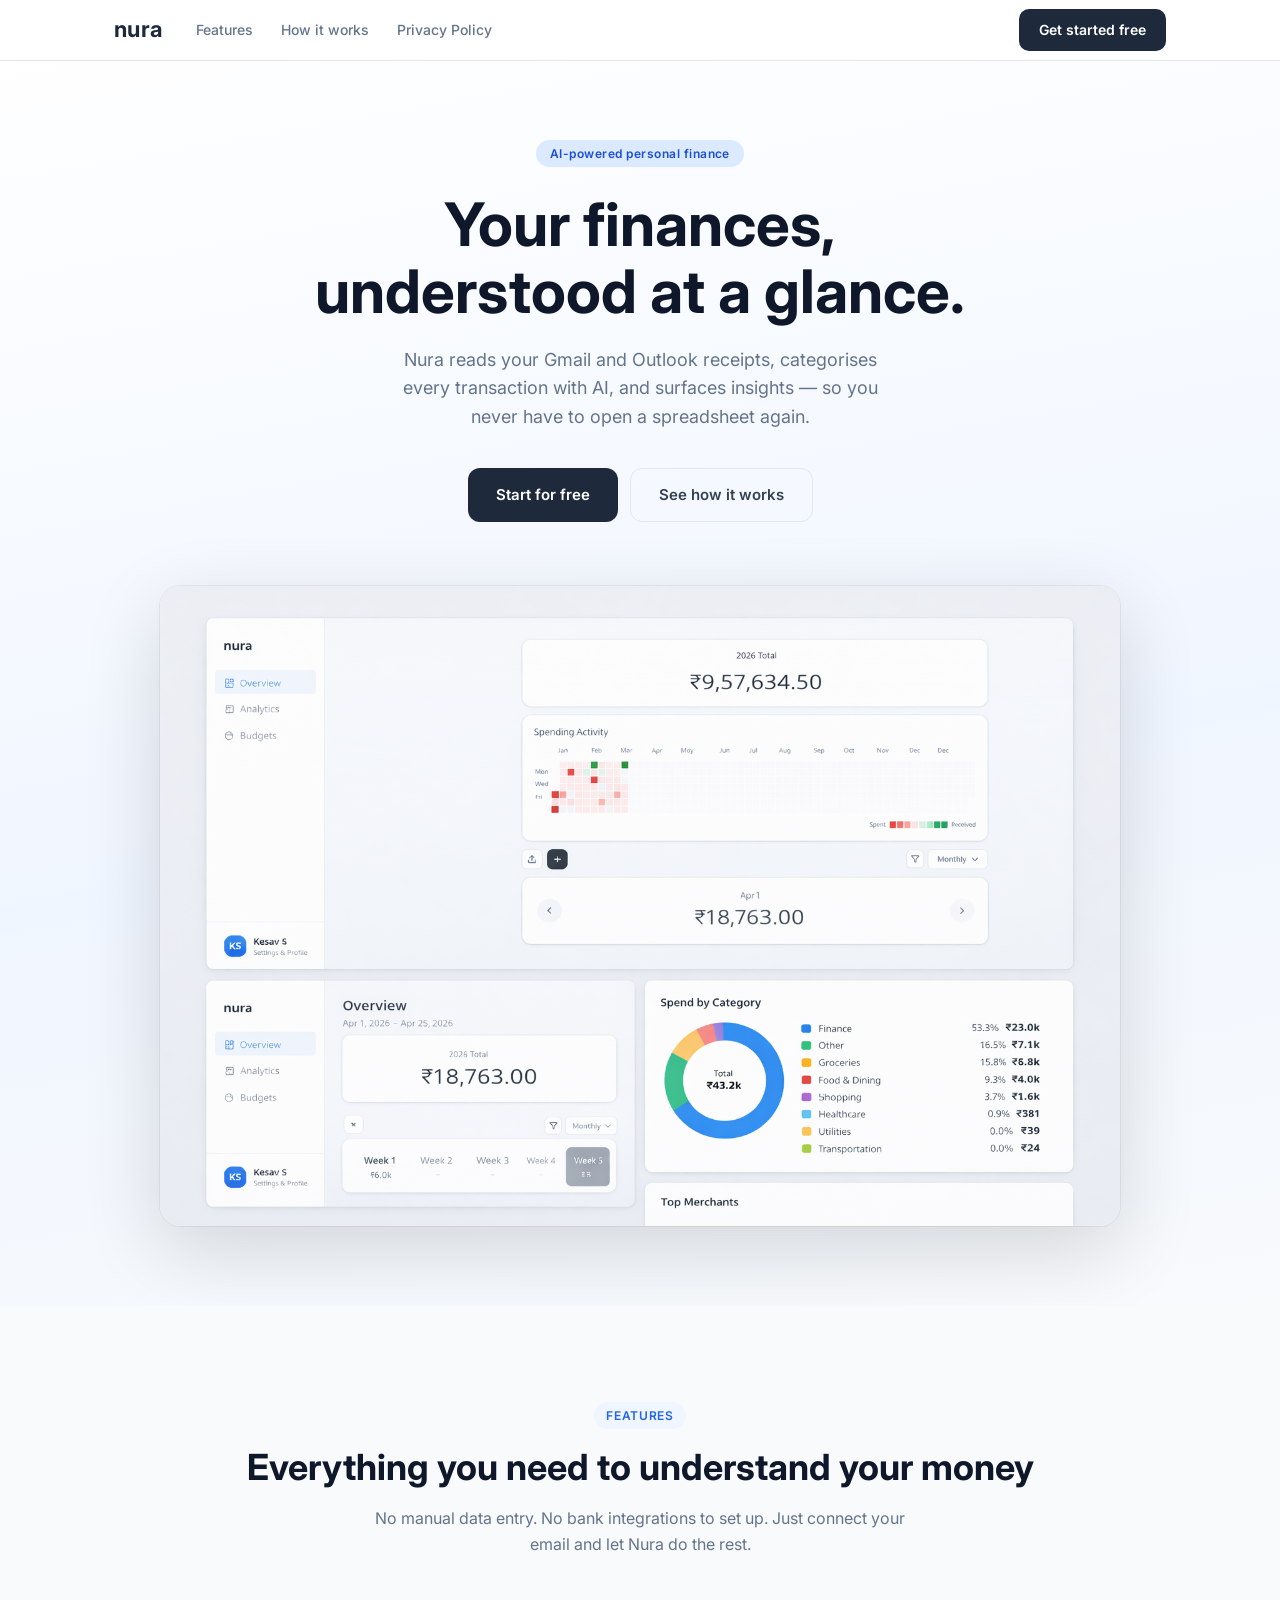
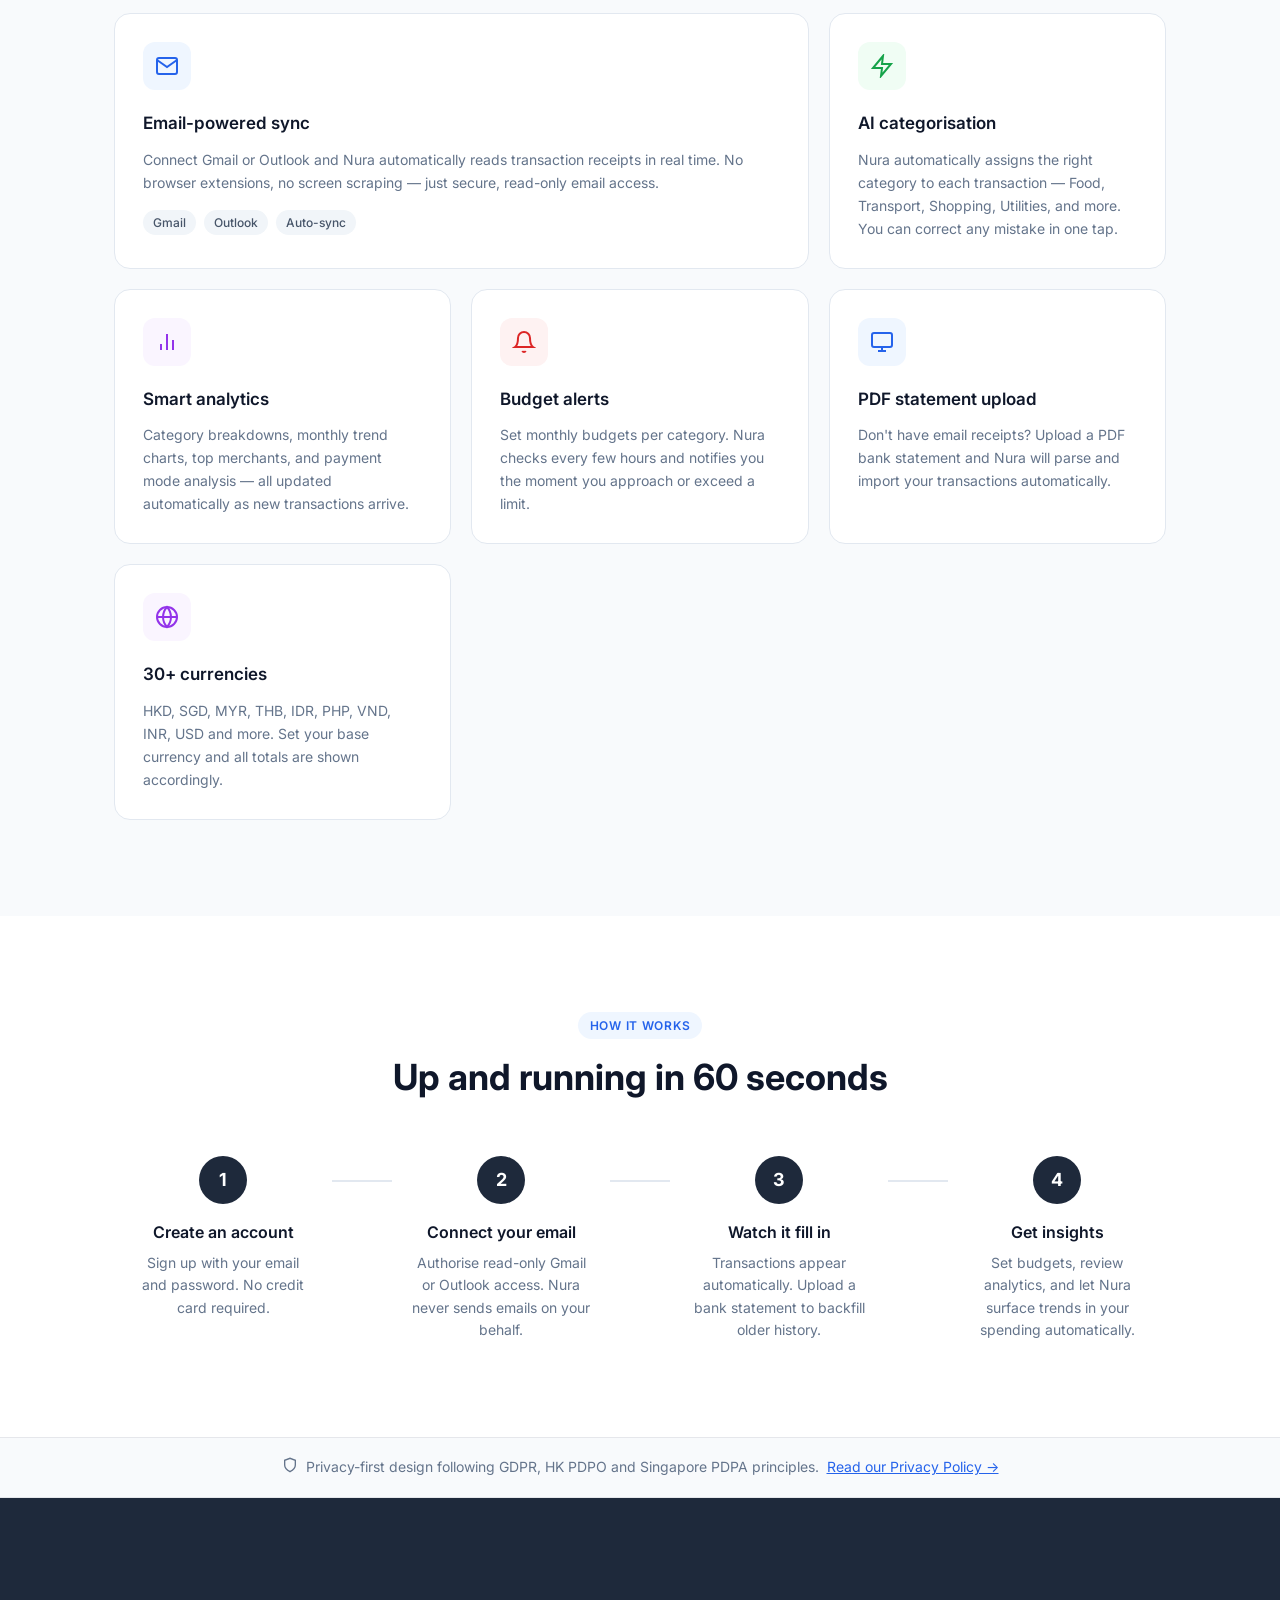
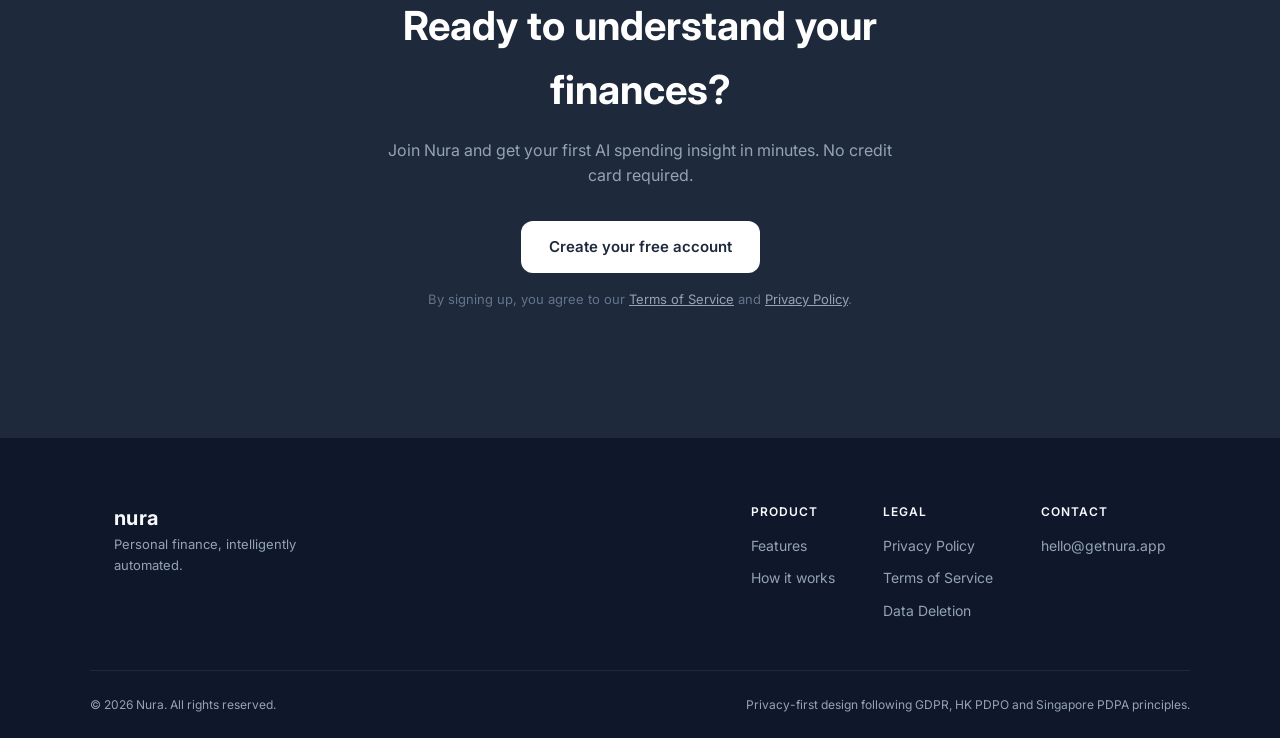
==== index.html @ 52c3cd4e "initial commit" ====
<!DOCTYPE html>
<html lang="en">
<head>
  <meta charset="UTF-8" />
  <meta name="viewport" content="width=device-width, initial-scale=1.0" />
  <title>Nura — Personal Finance, Intelligently Automated</title>
  <meta name="description" content="Nura automatically captures your transactions from Gmail and Outlook, categorises them with AI, and gives you smart spending insights — no spreadsheets needed." />
  <link rel="preconnect" href="https://fonts.googleapis.com" />
  <link href="https://fonts.googleapis.com/css2?family=Inter:wght@400;500;600;700&display=swap" rel="stylesheet" />
  <link rel="stylesheet" href="styles.css" />
</head>
<body>

<!-- ── NAV ── -->
<header class="nav">
  <div class="nav-inner container">
    <a href="index.html" class="logo">nura</a>
    <nav class="nav-links">
      <a href="#features">Features</a>
      <a href="#how-it-works">How it works</a>
      <a href="privacy.html">Privacy Policy</a>
    </nav>
    <a href="https://app.getnura.app" class="btn btn-primary nav-cta">Get started free</a>
    <button class="hamburger" id="hamburger" aria-label="Open menu">
      <span></span><span></span><span></span>
    </button>
  </div>
  <div class="mobile-menu" id="mobile-menu">
    <a href="#features">Features</a>
    <a href="#how-it-works">How it works</a>
    <a href="privacy.html">Privacy Policy</a>
    <a href="https://app.getnura.app" class="btn btn-primary">Get started free</a>
  </div>
</header>

<!-- ── HERO ── -->
<section class="hero">
  <div class="container hero-inner">
    <div class="hero-badge">AI-powered personal finance</div>
    <h1 class="hero-title">Your finances,<br>understood at a glance.</h1>
    <p class="hero-subtitle">Nura reads your Gmail and Outlook receipts, categorises every transaction with AI, and surfaces insights — so you never have to open a spreadsheet again.</p>
    <div class="hero-actions">
      <a href="https://app.getnura.app" class="btn btn-primary btn-lg">Start for free</a>
      <a href="#how-it-works" class="btn btn-ghost btn-lg">See how it works</a>
    </div>

    <!-- App screenshot -->
    <div class="app-screenshot-wrap">
      <img src="app-screenshot.png" alt="Nura app showing spending overview, activity heatmap, and category breakdown" class="app-screenshot" />
    </div>
  </div>
</section>


<!-- ── FEATURES ── -->
<section class="features" id="features">
  <div class="container">
    <div class="section-header">
      <div class="section-badge">Features</div>
      <h2 class="section-title">Everything you need to understand your money</h2>
      <p class="section-sub">No manual data entry. No bank integrations to set up. Just connect your email and let Nura do the rest.</p>
    </div>

    <div class="features-grid">

      <div class="feature-card feature-card--large">
        <div class="feature-icon" style="background:#eff6ff;color:#2563eb;">
          <svg width="24" height="24" viewBox="0 0 24 24" fill="none" stroke="currentColor" stroke-width="2"><path d="M4 4h16c1.1 0 2 .9 2 2v12c0 1.1-.9 2-2 2H4c-1.1 0-2-.9-2-2V6c0-1.1.9-2 2-2z"/><polyline points="22,6 12,13 2,6"/></svg>
        </div>
        <h3>Email-powered sync</h3>
        <p>Connect Gmail or Outlook and Nura automatically reads transaction receipts in real time. No browser extensions, no screen scraping — just secure, read-only email access.</p>
        <div class="feature-tags">
          <span class="tag">Gmail</span>
          <span class="tag">Outlook</span>
          <span class="tag">Auto-sync</span>
        </div>
      </div>

      <div class="feature-card">
        <div class="feature-icon" style="background:#f0fdf4;color:#16a34a;">
          <svg width="24" height="24" viewBox="0 0 24 24" fill="none" stroke="currentColor" stroke-width="2"><polygon points="13 2 3 14 12 14 11 22 21 10 12 10 13 2"/></svg>
        </div>
        <h3>AI categorisation</h3>
        <p>Nura automatically assigns the right category to each transaction — Food, Transport, Shopping, Utilities, and more. You can correct any mistake in one tap.</p>
      </div>

      <div class="feature-card">
        <div class="feature-icon" style="background:#faf5ff;color:#9333ea;">
          <svg width="24" height="24" viewBox="0 0 24 24" fill="none" stroke="currentColor" stroke-width="2"><line x1="18" y1="20" x2="18" y2="10"/><line x1="12" y1="20" x2="12" y2="4"/><line x1="6" y1="20" x2="6" y2="14"/></svg>
        </div>
        <h3>Smart analytics</h3>
        <p>Category breakdowns, monthly trend charts, top merchants, and payment mode analysis — all updated automatically as new transactions arrive.</p>
      </div>

      <div class="feature-card">
        <div class="feature-icon" style="background:#fef2f2;color:#dc2626;">
          <svg width="24" height="24" viewBox="0 0 24 24" fill="none" stroke="currentColor" stroke-width="2"><path d="M18 8A6 6 0 0 0 6 8c0 7-3 9-3 9h18s-3-2-3-9"/><path d="M13.73 21a2 2 0 0 1-3.46 0"/></svg>
        </div>
        <h3>Budget alerts</h3>
        <p>Set monthly budgets per category. Nura checks every few hours and notifies you the moment you approach or exceed a limit.</p>
      </div>

      <div class="feature-card">
        <div class="feature-icon" style="background:#eff6ff;color:#2563eb;">
          <svg width="24" height="24" viewBox="0 0 24 24" fill="none" stroke="currentColor" stroke-width="2"><rect x="2" y="3" width="20" height="14" rx="2"/><line x1="8" y1="21" x2="16" y2="21"/><line x1="12" y1="17" x2="12" y2="21"/></svg>
        </div>
        <h3>PDF statement upload</h3>
        <p>Don't have email receipts? Upload a PDF bank statement and Nura will parse and import your transactions automatically.</p>
      </div>

      <div class="feature-card">
        <div class="feature-icon" style="background:#faf5ff;color:#9333ea;">
          <svg width="24" height="24" viewBox="0 0 24 24" fill="none" stroke="currentColor" stroke-width="2"><circle cx="12" cy="12" r="10"/><line x1="2" y1="12" x2="22" y2="12"/><path d="M12 2a15.3 15.3 0 0 1 4 10 15.3 15.3 0 0 1-4 10 15.3 15.3 0 0 1-4-10 15.3 15.3 0 0 1 4-10z"/></svg>
        </div>
        <h3>30+ currencies</h3>
        <p>HKD, SGD, MYR, THB, IDR, PHP, VND, INR, USD and more. Set your base currency and all totals are shown accordingly.</p>
      </div>

    </div>
  </div>
</section>

<!-- ── HOW IT WORKS ── -->
<section class="how" id="how-it-works">
  <div class="container">
    <div class="section-header">
      <div class="section-badge">How it works</div>
      <h2 class="section-title">Up and running in 60 seconds</h2>
    </div>
    <div class="steps">
      <div class="step">
        <div class="step-num">1</div>
        <div class="step-content">
          <h3>Create an account</h3>
          <p>Sign up with your email and password. No credit card required.</p>
        </div>
      </div>
      <div class="step-connector"></div>
      <div class="step">
        <div class="step-num">2</div>
        <div class="step-content">
          <h3>Connect your email</h3>
          <p>Authorise read-only Gmail or Outlook access. Nura never sends emails on your behalf.</p>
        </div>
      </div>
      <div class="step-connector"></div>
      <div class="step">
        <div class="step-num">3</div>
        <div class="step-content">
          <h3>Watch it fill in</h3>
          <p>Transactions appear automatically. Upload a bank statement to backfill older history.</p>
        </div>
      </div>
      <div class="step-connector"></div>
      <div class="step">
        <div class="step-num">4</div>
        <div class="step-content">
          <h3>Get insights</h3>
          <p>Set budgets, review analytics, and let Nura surface trends in your spending automatically.</p>
        </div>
      </div>
    </div>
  </div>
</section>

<!-- ── PRIVACY NOTE ── -->
<section class="privacy-note" id="privacy">
  <div class="container">
    <p class="privacy-note-text">
      <svg width="16" height="16" viewBox="0 0 24 24" fill="none" stroke="currentColor" stroke-width="2" style="flex-shrink:0;margin-top:1px;"><path d="M12 22s8-4 8-10V5l-8-3-8 3v7c0 6 8 10 8 10z"/></svg>
      Privacy-first design following GDPR, HK PDPO and Singapore PDPA principles. <a href="privacy.html">Read our Privacy Policy →</a>
    </p>
  </div>
</section>

<!-- ── CTA ── -->
<section class="cta" id="get-started">
  <div class="container cta-inner">
    <h2>Ready to understand your finances?</h2>
    <p>Join Nura and get your first AI spending insight in minutes. No credit card required.</p>
    <a href="https://app.getnura.app" class="btn btn-primary btn-lg">Create your free account</a>
    <p class="cta-fine">By signing up, you agree to our <a href="https://getnura.app/terms.html">Terms of Service</a> and <a href="https://getnura.app/privacy.html">Privacy Policy</a>.</p>
  </div>
</section>

<!-- ── FOOTER ── -->
<footer class="footer">
  <div class="container footer-inner">
    <div class="footer-brand">
      <span class="logo">nura</span>
      <p>Personal finance, intelligently automated.</p>
    </div>
    <div class="footer-links">
      <div class="footer-col">
        <div class="footer-col-title">Product</div>
        <a href="#features">Features</a>
        <a href="#how-it-works">How it works</a>
      </div>
      <div class="footer-col">
        <div class="footer-col-title">Legal</div>
        <a href="privacy.html">Privacy Policy</a>
        <a href="terms.html">Terms of Service</a>
        <a href="data-deletion.html">Data Deletion</a>
      </div>
      <div class="footer-col">
        <div class="footer-col-title">Contact</div>
        <a href="mailto:hello@getnura.app">hello@getnura.app</a>
      </div>
    </div>
  </div>
  <div class="footer-bottom container">
    <p>© 2026 Nura. All rights reserved.</p>
    <p>Privacy-first design following GDPR, HK PDPO and Singapore PDPA principles.</p>
  </div>
</footer>

<script>
  const hamburger = document.getElementById('hamburger');
  const menu = document.getElementById('mobile-menu');
  hamburger.addEventListener('click', () => {
    menu.classList.toggle('open');
    hamburger.classList.toggle('open');
  });
  menu.querySelectorAll('a').forEach(a => {
    a.addEventListener('click', () => { menu.classList.remove('open'); hamburger.classList.remove('open'); });
  });
</script>
</body>
</html>
---- styles.css ----
/* ── Reset & Base ── */
*, *::before, *::after { box-sizing: border-box; margin: 0; padding: 0; }

html { scroll-behavior: smooth; }

body {
  font-family: 'Inter', -apple-system, BlinkMacSystemFont, 'Segoe UI', sans-serif;
  background: #f8fafc;
  color: #1e293b;
  line-height: 1.6;
  -webkit-font-smoothing: antialiased;
}

a { text-decoration: none; color: inherit; }

img { max-width: 100%; display: block; }

.container {
  max-width: 1100px;
  margin: 0 auto;
  padding: 0 24px;
}

/* ── Buttons ── */
.btn {
  display: inline-flex;
  align-items: center;
  gap: 8px;
  padding: 10px 20px;
  border-radius: 10px;
  font-size: 14px;
  font-weight: 600;
  cursor: pointer;
  border: none;
  transition: all 0.15s;
  white-space: nowrap;
}
.btn-primary {
  background: #1e293b;
  color: #fff;
}
.btn-primary:hover { background: #334155; }
.btn-ghost {
  background: transparent;
  color: #334155;
  border: 1px solid #e2e8f0;
}
.btn-ghost:hover { background: #f1f5f9; }
.btn-outline {
  background: transparent;
  color: #2563eb;
  border: 1px solid #2563eb;
}
.btn-outline:hover { background: #eff6ff; }
.btn-lg { padding: 14px 28px; font-size: 15px; border-radius: 12px; }

/* ── Nav ── */
.nav {
  position: fixed;
  top: 0; left: 0; right: 0;
  background: rgba(255,255,255,0.9);
  backdrop-filter: blur(12px);
  border-bottom: 1px solid #e5e7eb;
  z-index: 100;
}
.nav-inner {
  display: flex;
  align-items: center;
  height: 60px;
  gap: 32px;
}
.logo {
  font-size: 22px;
  font-weight: 700;
  color: #1e293b;
  letter-spacing: 0.02em;
  flex-shrink: 0;
}
.nav-links {
  display: flex;
  gap: 28px;
  flex: 1;
}
.nav-links a {
  font-size: 14px;
  font-weight: 500;
  color: #64748b;
  transition: color 0.15s;
}
.nav-links a:hover { color: #1e293b; }
.nav-cta { margin-left: auto; }

.hamburger {
  display: none;
  flex-direction: column;
  gap: 5px;
  background: none;
  border: none;
  cursor: pointer;
  margin-left: auto;
  padding: 4px;
}
.hamburger span {
  display: block;
  width: 22px;
  height: 2px;
  background: #334155;
  border-radius: 2px;
  transition: all 0.2s;
}
.hamburger.open span:nth-child(1) { transform: translateY(7px) rotate(45deg); }
.hamburger.open span:nth-child(2) { opacity: 0; }
.hamburger.open span:nth-child(3) { transform: translateY(-7px) rotate(-45deg); }

.mobile-menu {
  display: none;
  flex-direction: column;
  gap: 4px;
  padding: 16px 24px;
  border-top: 1px solid #e5e7eb;
  background: white;
}
.mobile-menu.open { display: flex; }
.mobile-menu a {
  padding: 10px 0;
  font-size: 15px;
  font-weight: 500;
  color: #334155;
  border-bottom: 1px solid #f1f5f9;
}
.mobile-menu .btn { margin-top: 8px; justify-content: center; }

/* ── Section helpers ── */
.section-badge {
  display: inline-block;
  background: #eff6ff;
  color: #2563eb;
  font-size: 12px;
  font-weight: 600;
  letter-spacing: 0.06em;
  text-transform: uppercase;
  padding: 4px 12px;
  border-radius: 100px;
  margin-bottom: 16px;
}
.section-header { text-align: center; margin-bottom: 56px; }
.section-title {
  font-size: clamp(26px, 4vw, 36px);
  font-weight: 700;
  color: #0f172a;
  line-height: 1.25;
  margin-bottom: 16px;
}
.section-sub {
  font-size: 16px;
  color: #64748b;
  max-width: 560px;
  margin: 0 auto;
}

/* ── Hero ── */
.hero {
  padding: 140px 0 80px;
  background: linear-gradient(170deg, #ffffff 0%, #f0f6ff 60%, #f8fafc 100%);
}
.hero-inner { text-align: center; }
.hero-badge {
  display: inline-block;
  background: #dbeafe;
  color: #1d4ed8;
  font-size: 12px;
  font-weight: 600;
  padding: 4px 14px;
  border-radius: 100px;
  margin-bottom: 24px;
  letter-spacing: 0.04em;
}
.hero-title {
  font-size: clamp(36px, 6vw, 60px);
  font-weight: 700;
  color: #0f172a;
  line-height: 1.12;
  margin-bottom: 20px;
}
.hero-subtitle {
  font-size: clamp(16px, 2.5vw, 18px);
  color: #64748b;
  max-width: 520px;
  margin: 0 auto 36px;
}
.hero-actions {
  display: flex;
  gap: 12px;
  justify-content: center;
  margin-bottom: 64px;
  flex-wrap: wrap;
}

/* App screenshot */
.app-screenshot-wrap {
  max-width: 960px;
  margin: 0 auto;
  border-radius: 20px;
  overflow: hidden;
  box-shadow: 0 24px 80px rgba(0,0,0,0.14), 0 0 0 1px rgba(0,0,0,0.06);
}

.app-screenshot {
  width: 100%;
  display: block;
}

/* ── Regions ── */
.regions {
  background: white;
  border-top: 1px solid #e5e7eb;
  border-bottom: 1px solid #e5e7eb;
  padding: 24px 0;
}
.regions-label {
  text-align: center;
  font-size: 12px;
  color: #9ca3af;
  font-weight: 500;
  text-transform: uppercase;
  letter-spacing: 0.08em;
  margin-bottom: 16px;
}
.regions-list {
  display: flex;
  flex-wrap: wrap;
  gap: 8px 24px;
  justify-content: center;
  font-size: 14px;
  font-weight: 500;
  color: #475569;
}

/* ── Features ── */
.features {
  padding: 96px 0;
  background: #f8fafc;
}
.features-grid {
  display: grid;
  grid-template-columns: repeat(3, 1fr);
  gap: 20px;
}
.feature-card--large { grid-column: span 2; }
.feature-card {
  background: white;
  border: 1px solid #e2e8f0;
  border-radius: 16px;
  padding: 28px;
  transition: box-shadow 0.2s;
}
.feature-card:hover { box-shadow: 0 8px 32px rgba(0,0,0,0.08); }
.feature-icon {
  width: 48px;
  height: 48px;
  border-radius: 12px;
  display: flex;
  align-items: center;
  justify-content: center;
  margin-bottom: 20px;
}
.feature-card h3 {
  font-size: 17px;
  font-weight: 600;
  color: #0f172a;
  margin-bottom: 10px;
}
.feature-card p {
  font-size: 14px;
  color: #64748b;
  line-height: 1.65;
}
.feature-tags {
  display: flex;
  flex-wrap: wrap;
  gap: 8px;
  margin-top: 16px;
}
.tag {
  font-size: 12px;
  font-weight: 500;
  background: #f1f5f9;
  color: #475569;
  padding: 3px 10px;
  border-radius: 100px;
}

/* ── How it works ── */
.how {
  padding: 96px 0;
  background: white;
}
.steps {
  display: flex;
  align-items: flex-start;
  gap: 0;
  position: relative;
}
.step {
  flex: 1;
  display: flex;
  flex-direction: column;
  align-items: center;
  text-align: center;
  gap: 16px;
}
.step-num {
  width: 48px;
  height: 48px;
  border-radius: 50%;
  background: #1e293b;
  color: white;
  font-size: 18px;
  font-weight: 700;
  display: flex;
  align-items: center;
  justify-content: center;
  flex-shrink: 0;
}
.step-content h3 {
  font-size: 16px;
  font-weight: 600;
  color: #0f172a;
  margin-bottom: 6px;
}
.step-content p { font-size: 14px; color: #64748b; max-width: 180px; margin: 0 auto; }
.step-connector {
  flex: 0 0 60px;
  height: 2px;
  background: #e2e8f0;
  margin-top: 24px;
  flex-shrink: 0;
}

/* ── Payment Methods ── */
.payments {
  padding: 96px 0;
  background: #f8fafc;
}
.payment-groups {
  display: grid;
  grid-template-columns: repeat(3, 1fr);
  gap: 20px;
}
.payment-group {
  background: white;
  border: 1px solid #e2e8f0;
  border-radius: 14px;
  padding: 20px;
}
.payment-group-label {
  font-size: 13px;
  font-weight: 600;
  color: #475569;
  margin-bottom: 12px;
}
.payment-tags {
  display: flex;
  flex-wrap: wrap;
  gap: 6px;
}
.payment-tags span {
  font-size: 12px;
  font-weight: 500;
  background: #f1f5f9;
  color: #334155;
  padding: 4px 10px;
  border-radius: 8px;
}

/* ── Privacy highlight ── */
.privacy-highlight {
  padding: 96px 0;
  background: white;
}
.privacy-inner {
  display: grid;
  grid-template-columns: 1fr auto;
  gap: 64px;
  align-items: center;
}
.privacy-list {
  list-style: none;
  display: flex;
  flex-direction: column;
  gap: 14px;
  margin: 24px 0 32px;
}
.privacy-list li {
  display: flex;
  align-items: flex-start;
  gap: 10px;
  font-size: 15px;
  color: #334155;
}
.privacy-list li svg { flex-shrink: 0; margin-top: 2px; }
.privacy-visual { text-align: center; }
.privacy-shield {
  width: 160px;
  height: 160px;
  background: #eff6ff;
  border-radius: 50%;
  display: flex;
  flex-direction: column;
  align-items: center;
  justify-content: center;
  gap: 6px;
  border: 3px solid #dbeafe;
}
.shield-label { font-size: 11px; font-weight: 700; color: #1d4ed8; letter-spacing: 0.04em; }
.shield-sub { font-size: 10px; color: #64748b; }

/* ── CTA ── */
.cta {
  padding: 96px 0;
  background: #1e293b;
  color: white;
}
.cta-inner {
  text-align: center;
  max-width: 560px;
}
.cta h2 { font-size: clamp(28px, 4vw, 40px); font-weight: 700; margin-bottom: 16px; }
.cta p { font-size: 16px; color: #94a3b8; margin-bottom: 32px; }
.cta .btn-primary { background: white; color: #1e293b; }
.cta .btn-primary:hover { background: #f1f5f9; }
.cta-fine {
  margin-top: 16px !important;
  font-size: 13px !important;
  color: #64748b !important;
}
.cta-fine a { color: #94a3b8; text-decoration: underline; }

/* ── Footer ── */
.footer {
  background: #0f172a;
  color: #94a3b8;
  padding: 64px 0 0;
}
.footer-inner {
  display: grid;
  grid-template-columns: 1fr auto;
  gap: 48px;
  padding-bottom: 48px;
  border-bottom: 1px solid #1e293b;
}
.footer-brand .logo { color: #f8fafc; font-size: 20px; margin-bottom: 10px; }
.footer-brand p { font-size: 13px; max-width: 200px; }
.footer-links {
  display: flex;
  gap: 48px;
}
.footer-col {
  display: flex;
  flex-direction: column;
  gap: 10px;
}
.footer-col-title {
  font-size: 12px;
  font-weight: 600;
  text-transform: uppercase;
  letter-spacing: 0.08em;
  color: #f8fafc;
  margin-bottom: 4px;
}
.footer-col a { font-size: 14px; color: #94a3b8; transition: color 0.15s; }
.footer-col a:hover { color: #f8fafc; }
.footer-bottom {
  display: flex;
  justify-content: space-between;
  align-items: center;
  padding: 24px 0;
  font-size: 12px;
  flex-wrap: wrap;
  gap: 8px;
}

/* ── Privacy note ── */
.privacy-note {
  background: #f8fafc;
  border-top: 1px solid #e5e7eb;
  border-bottom: 1px solid #e5e7eb;
  padding: 18px 0;
}
.privacy-note-text {
  display: flex;
  align-items: flex-start;
  gap: 8px;
  font-size: 14px;
  color: #64748b;
  justify-content: center;
  text-align: center;
}
.privacy-note-text a { color: #2563eb; text-decoration: underline; }

/* ── Page-level (privacy, terms, etc.) ── */
.page-hero {
  padding: 120px 0 60px;
  background: white;
  border-bottom: 1px solid #e5e7eb;
}
.page-hero h1 {
  font-size: clamp(28px, 4vw, 40px);
  font-weight: 700;
  color: #0f172a;
  margin-bottom: 12px;
}
.page-hero p { font-size: 15px; color: #64748b; }
.page-body {
  padding: 64px 0 96px;
  background: #f8fafc;
}
.page-content {
  max-width: 720px;
  background: white;
  border-radius: 16px;
  border: 1px solid #e2e8f0;
  padding: 48px;
}
.page-content h2 {
  font-size: 20px;
  font-weight: 600;
  color: #0f172a;
  margin: 36px 0 12px;
}
.page-content h2:first-child { margin-top: 0; }
.page-content h3 {
  font-size: 16px;
  font-weight: 600;
  color: #334155;
  margin: 24px 0 8px;
}
.page-content p, .page-content li {
  font-size: 15px;
  color: #475569;
  line-height: 1.7;
  margin-bottom: 12px;
}
.page-content ul, .page-content ol {
  padding-left: 20px;
  margin-bottom: 16px;
}
.page-content a { color: #2563eb; text-decoration: underline; }
.page-content .effective-date {
  font-size: 13px;
  color: #9ca3af;
  margin-bottom: 32px;
  padding-bottom: 24px;
  border-bottom: 1px solid #f1f5f9;
}
.page-content .highlight-box {
  background: #eff6ff;
  border: 1px solid #dbeafe;
  border-radius: 10px;
  padding: 16px 20px;
  margin-bottom: 16px;
  font-size: 14px;
  color: #1e40af;
}

/* ── Responsive ── */
@media (max-width: 900px) {
  .features-grid { grid-template-columns: 1fr 1fr; }
  .feature-card--large { grid-column: span 2; }
  .payment-groups { grid-template-columns: 1fr 1fr; }
  .privacy-inner { grid-template-columns: 1fr; }
  .privacy-visual { display: none; }
}

@media (max-width: 700px) {
  .nav-links { display: none; }
  .nav-cta { display: none; }
  .hamburger { display: flex; }
  .features-grid { grid-template-columns: 1fr; }
  .feature-card--large { grid-column: span 1; }
  .payment-groups { grid-template-columns: 1fr; }
  .steps { flex-direction: column; align-items: center; }
  .step-connector { width: 2px; height: 32px; flex: 0 0 32px; margin: 0; }
  .app-screenshot-wrap { border-radius: 12px; }
  .footer-inner { grid-template-columns: 1fr; gap: 32px; }
  .footer-links { flex-wrap: wrap; gap: 24px; }
  .footer-bottom { flex-direction: column; text-align: center; }
  .page-content { padding: 28px 20px; }
}
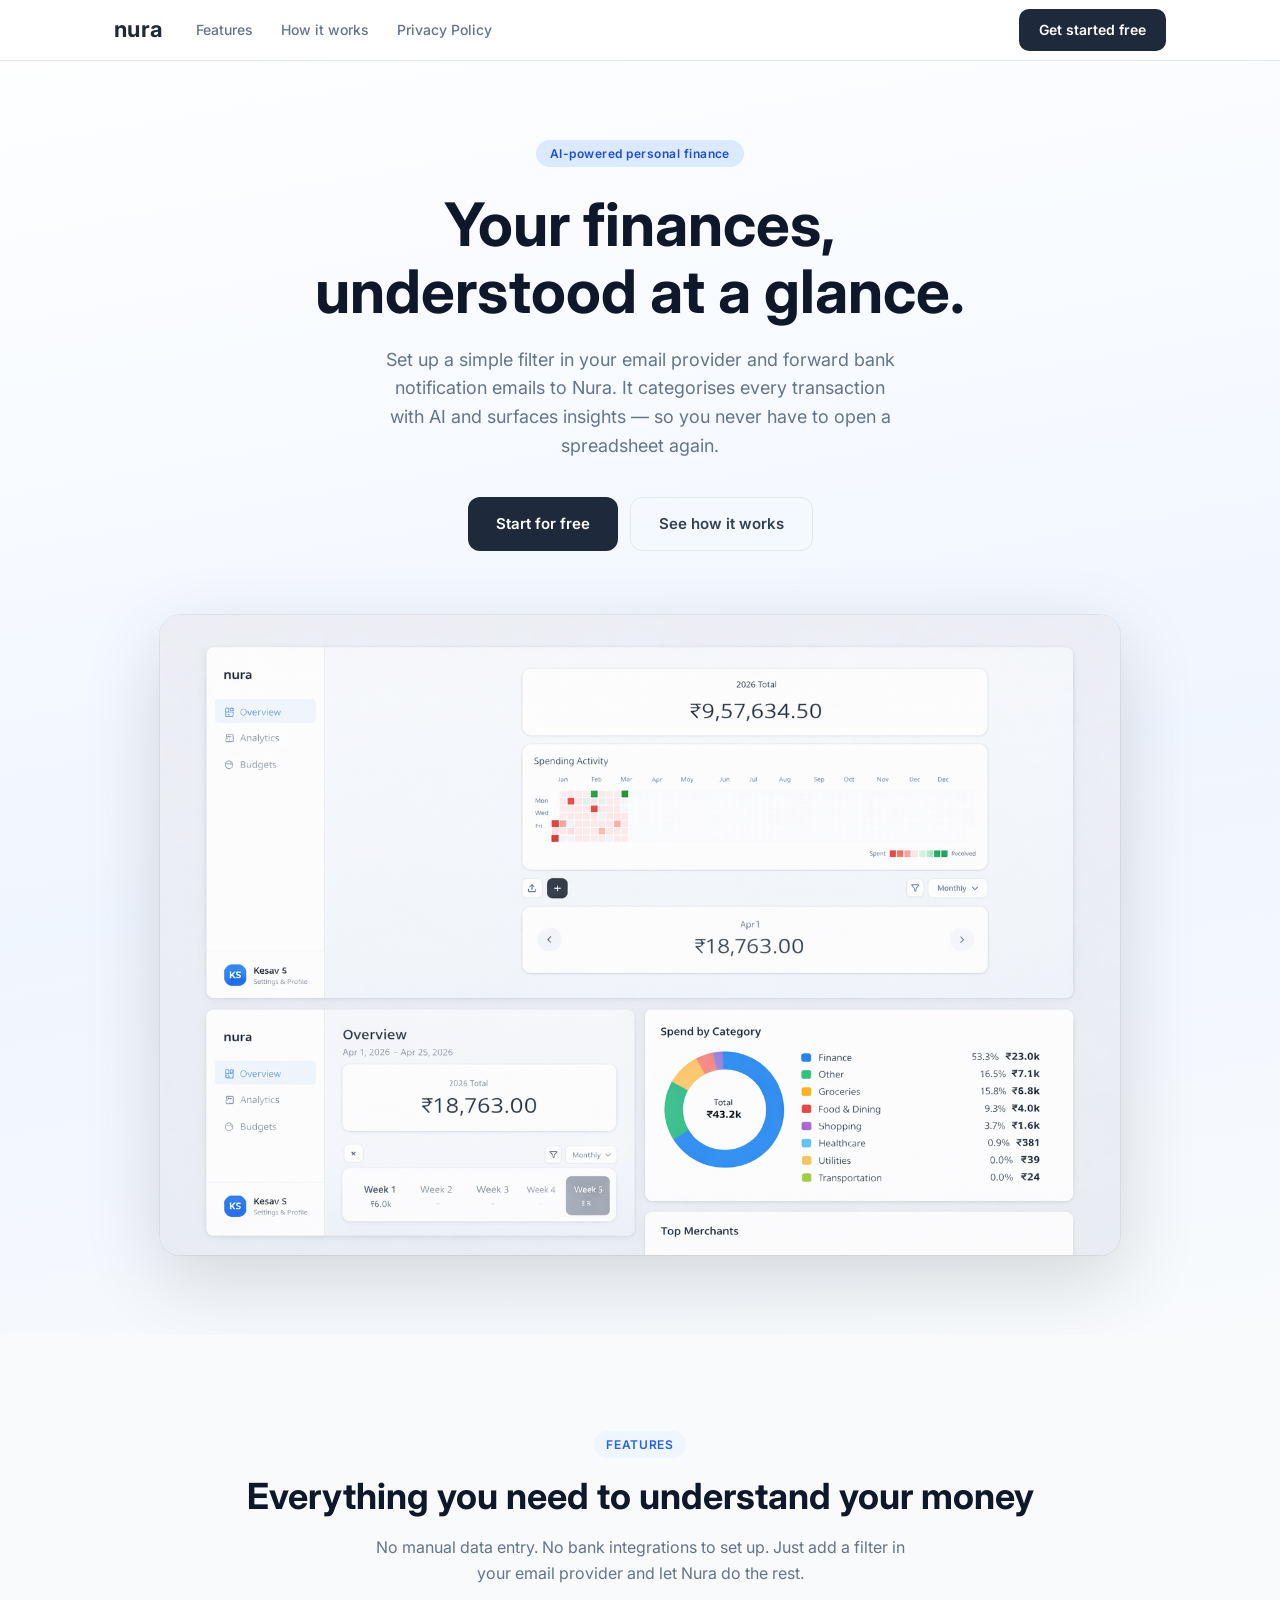
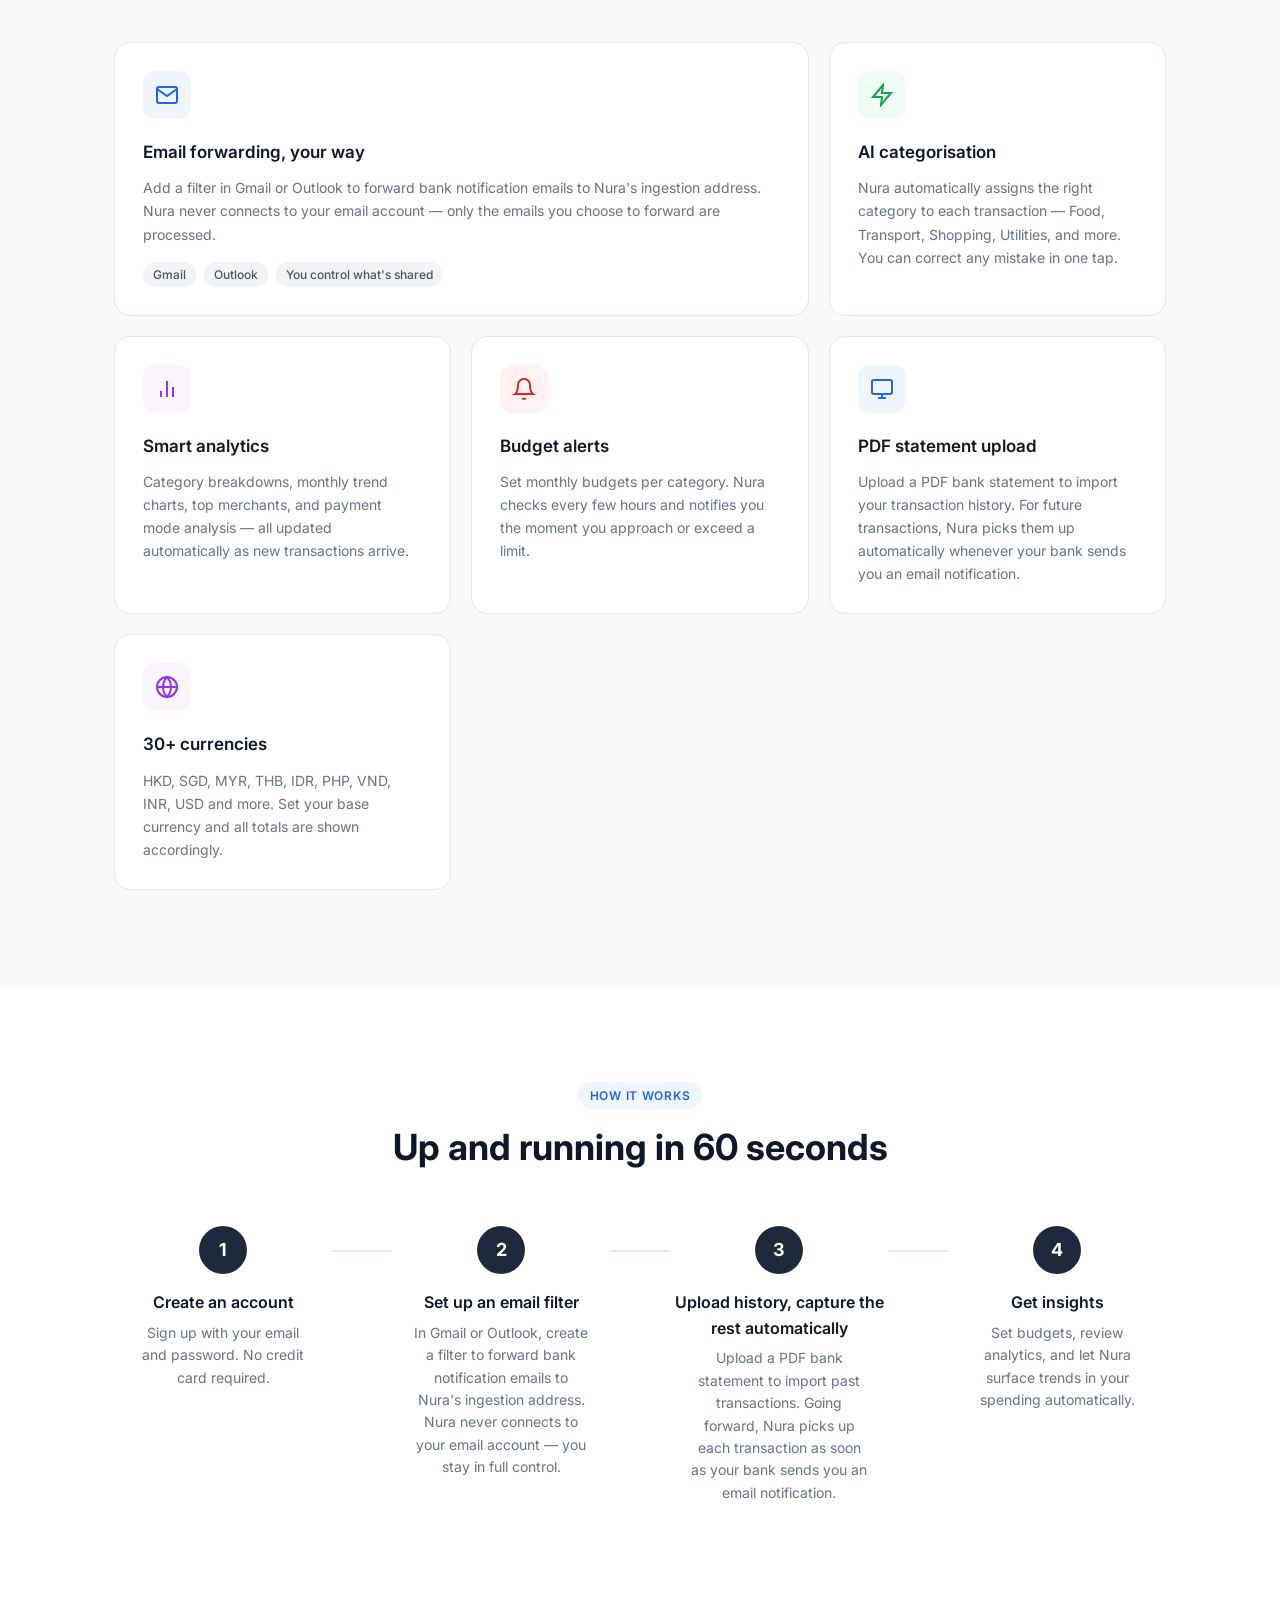
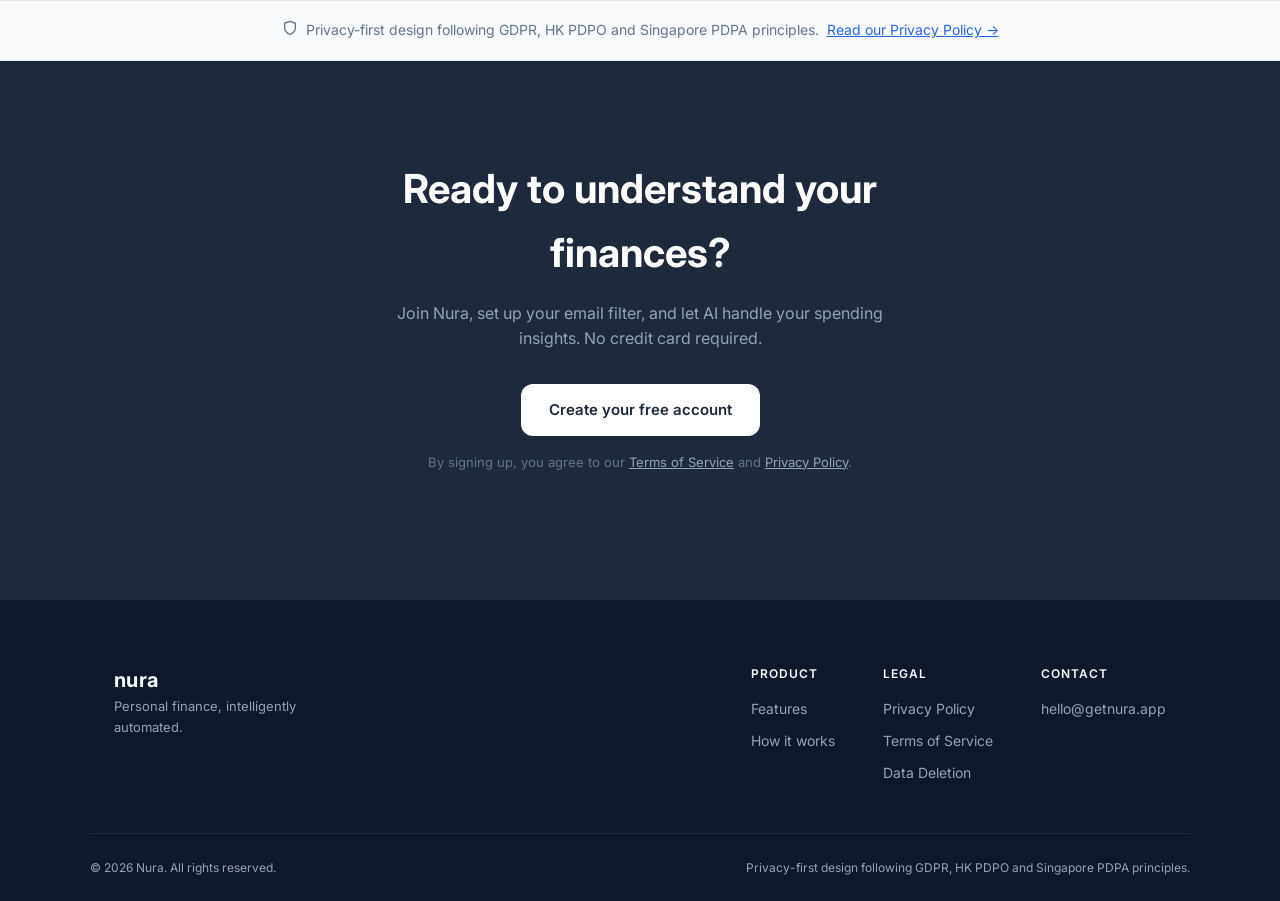
==== commit fb4edbbd: "update policies" ====
--- a/index.html
+++ b/index.html
@@ -4,9 +4,10 @@
   <meta charset="UTF-8" />
   <meta name="viewport" content="width=device-width, initial-scale=1.0" />
   <title>Nura — Personal Finance, Intelligently Automated</title>
-  <meta name="description" content="Nura automatically captures your transactions from Gmail and Outlook, categorises them with AI, and gives you smart spending insights — no spreadsheets needed." />
+  <meta name="description" content="Nura captures your transactions from forwarded bank notification emails, categorises them with AI, and gives you smart spending insights — no spreadsheets needed." />
   <link rel="preconnect" href="https://fonts.googleapis.com" />
   <link href="https://fonts.googleapis.com/css2?family=Inter:wght@400;500;600;700&display=swap" rel="stylesheet" />
+  <link rel="icon" type="image/svg+xml" href="favicon.svg" />
   <link rel="stylesheet" href="styles.css" />
 </head>
 <body>
@@ -38,7 +39,7 @@
   <div class="container hero-inner">
     <div class="hero-badge">AI-powered personal finance</div>
     <h1 class="hero-title">Your finances,<br>understood at a glance.</h1>
-    <p class="hero-subtitle">Nura reads your Gmail and Outlook receipts, categorises every transaction with AI, and surfaces insights — so you never have to open a spreadsheet again.</p>
+    <p class="hero-subtitle">Set up a simple filter in your email provider and forward bank notification emails to Nura. It categorises every transaction with AI and surfaces insights — so you never have to open a spreadsheet again.</p>
     <div class="hero-actions">
       <a href="https://app.getnura.app" class="btn btn-primary btn-lg">Start for free</a>
       <a href="#how-it-works" class="btn btn-ghost btn-lg">See how it works</a>
@@ -58,7 +59,7 @@
     <div class="section-header">
       <div class="section-badge">Features</div>
       <h2 class="section-title">Everything you need to understand your money</h2>
-      <p class="section-sub">No manual data entry. No bank integrations to set up. Just connect your email and let Nura do the rest.</p>
+      <p class="section-sub">No manual data entry. No bank integrations to set up. Just add a filter in your email provider and let Nura do the rest.</p>
     </div>
 
     <div class="features-grid">
@@ -67,12 +68,12 @@
         <div class="feature-icon" style="background:#eff6ff;color:#2563eb;">
           <svg width="24" height="24" viewBox="0 0 24 24" fill="none" stroke="currentColor" stroke-width="2"><path d="M4 4h16c1.1 0 2 .9 2 2v12c0 1.1-.9 2-2 2H4c-1.1 0-2-.9-2-2V6c0-1.1.9-2 2-2z"/><polyline points="22,6 12,13 2,6"/></svg>
         </div>
-        <h3>Email-powered sync</h3>
-        <p>Connect Gmail or Outlook and Nura automatically reads transaction receipts in real time. No browser extensions, no screen scraping — just secure, read-only email access.</p>
+        <h3>Email forwarding, your way</h3>
+        <p>Add a filter in Gmail or Outlook to forward bank notification emails to Nura's ingestion address. Nura never connects to your email account — only the emails you choose to forward are processed.</p>
         <div class="feature-tags">
           <span class="tag">Gmail</span>
           <span class="tag">Outlook</span>
-          <span class="tag">Auto-sync</span>
+          <span class="tag">You control what's shared</span>
         </div>
       </div>
 
@@ -105,7 +106,7 @@
           <svg width="24" height="24" viewBox="0 0 24 24" fill="none" stroke="currentColor" stroke-width="2"><rect x="2" y="3" width="20" height="14" rx="2"/><line x1="8" y1="21" x2="16" y2="21"/><line x1="12" y1="17" x2="12" y2="21"/></svg>
         </div>
         <h3>PDF statement upload</h3>
-        <p>Don't have email receipts? Upload a PDF bank statement and Nura will parse and import your transactions automatically.</p>
+        <p>Upload a PDF bank statement to import your transaction history. For future transactions, Nura picks them up automatically whenever your bank sends you an email notification.</p>
       </div>
 
       <div class="feature-card">
@@ -139,16 +140,16 @@
       <div class="step">
         <div class="step-num">2</div>
         <div class="step-content">
-          <h3>Connect your email</h3>
-          <p>Authorise read-only Gmail or Outlook access. Nura never sends emails on your behalf.</p>
+          <h3>Set up an email filter</h3>
+          <p>In Gmail or Outlook, create a filter to forward bank notification emails to Nura's ingestion address. Nura never connects to your email account — you stay in full control.</p>
         </div>
       </div>
       <div class="step-connector"></div>
       <div class="step">
         <div class="step-num">3</div>
         <div class="step-content">
-          <h3>Watch it fill in</h3>
-          <p>Transactions appear automatically. Upload a bank statement to backfill older history.</p>
+          <h3>Upload history, capture the rest automatically</h3>
+          <p>Upload a PDF bank statement to import past transactions. Going forward, Nura picks up each transaction as soon as your bank sends you an email notification.</p>
         </div>
       </div>
       <div class="step-connector"></div>
@@ -177,7 +178,7 @@
 <section class="cta" id="get-started">
   <div class="container cta-inner">
     <h2>Ready to understand your finances?</h2>
-    <p>Join Nura and get your first AI spending insight in minutes. No credit card required.</p>
+    <p>Join Nura, set up your email filter, and let AI handle your spending insights. No credit card required.</p>
     <a href="https://app.getnura.app" class="btn btn-primary btn-lg">Create your free account</a>
     <p class="cta-fine">By signing up, you agree to our <a href="https://getnura.app/terms.html">Terms of Service</a> and <a href="https://getnura.app/privacy.html">Privacy Policy</a>.</p>
   </div>
